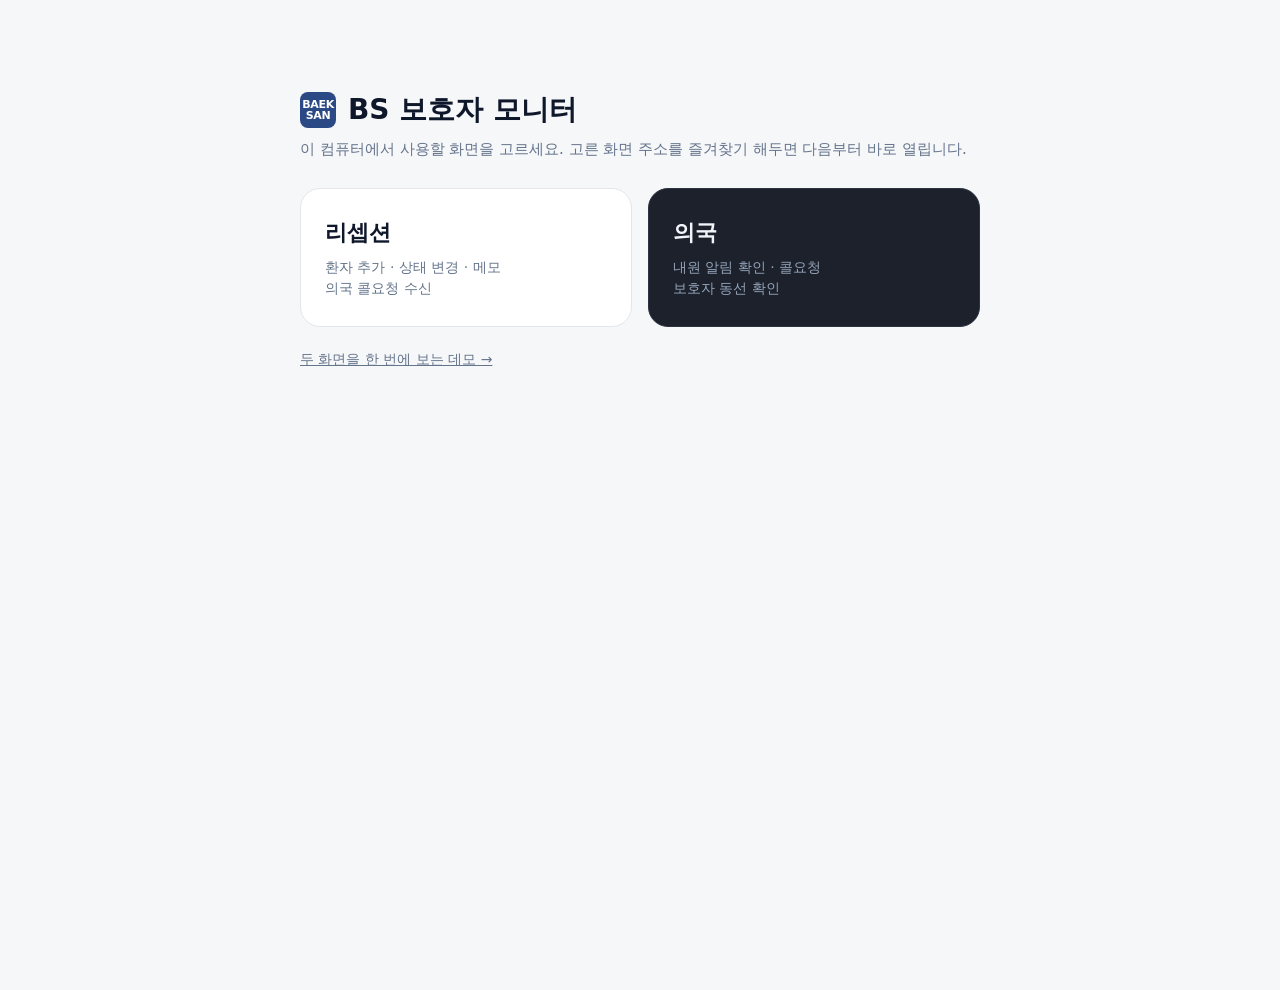
==== index.html @ 350d933f "BS 보호자 모니터 v1: 리셉션/의국 화면, 내원 확인·콜요청 알림 Co-Authored-By: Claude Opus 5.5 <noreply@anthropic.com> Claud" ====
<!DOCTYPE html>
<html lang="ko">
<head>
<meta charset="utf-8">
<meta name="viewport" content="width=device-width, initial-scale=1">
<title>BS 보호자 모니터</title>
<link rel="stylesheet" href="style.css">
<style>
  .pick { max-width: 720px; margin: 10vh auto 0; padding: 0 20px; }
  .pick h1 { display: flex; align-items: center; gap: 12px; font-size: 28px; margin: 0 0 8px; }
  .opts { display: grid; grid-template-columns: 1fr 1fr; gap: 16px; margin-top: 28px; }
  .opt { display: block; text-decoration: none; border-radius: 20px; padding: 28px 24px; border: 1px solid var(--line); }
  .opt .t { font-size: 22px; font-weight: 900; }
  .opt .d { font-size: 14px; margin-top: 8px; }
  .opt.r { background: #fff; color: #0f172a; }
  .opt.r .d { color: #64748b; }
  .opt.i { background: #1c212c; color: #f1f5f9; border-color: #2c3342; }
  .opt.i .d { color: #94a3b8; }
  .opt:hover { outline: 3px solid var(--primary); }
  .demo { display: inline-block; margin-top: 22px; color: var(--muted); font-size: 14px; }
  @media (max-width: 600px) { .opts { grid-template-columns: 1fr; } }
</style>
</head>
<body class="light">
<div class="pick">
  <h1><span class="logo">BAEK<br>SAN</span>BS 보호자 모니터</h1>
  <div class="muted">이 컴퓨터에서 사용할 화면을 고르세요. 고른 화면 주소를 즐겨찾기 해두면 다음부터 바로 열립니다.</div>
  <div class="opts">
    <a class="opt r" href="reception.html"><div class="t">리셉션</div><div class="d">환자 추가 · 상태 변경 · 메모<br>의국 콜요청 수신</div></a>
    <a class="opt i" href="internal.html"><div class="t">의국</div><div class="d">내원 알림 확인 · 콜요청<br>보호자 동선 확인</div></a>
  </div>
  <a class="demo" href="demo.html">두 화면을 한 번에 보는 데모 →</a>
</div>
</body>
</html>
---- style.css ----
/* BS 보호자 모니터 — 공통 스타일 (body.light = 리셉션, body.dark = 의국) */
* { box-sizing: border-box; }
html, body { margin: 0; }
body {
  font-family: "Pretendard", "Apple SD Gothic Neo", "Malgun Gothic", "Noto Sans KR", system-ui, sans-serif;
  font-size: 15px; line-height: 1.45; -webkit-font-smoothing: antialiased;
  min-height: 100vh;
}
button { font: inherit; cursor: pointer; }
input { font: inherit; }

body.light { --bg: #f6f7f9; --card: #ffffff; --line: #e3e6eb; --text: #0f172a; --muted: #64748b; --btn: #f1f4f8; --btn-line: #d5dbe3; --primary: #3b5f9e; --sel: #3b5f9e; }
body.dark  { --bg: #151922; --card: #1c212c; --line: #2c3342; --text: #f1f5f9; --muted: #94a3b8; --btn: #262d3a; --btn-line: #3a4355; --primary: #5b8def; --sel: #5b8def; }
body { background: var(--bg); color: var(--text); }

.wrap { max-width: 1100px; margin: 0 auto; padding: 18px 20px 90px; }
.card { background: var(--card); border: 1px solid var(--line); border-radius: 16px; padding: 18px; margin-bottom: 16px; }
.muted { color: var(--muted); }
.small { font-size: 13px; }

/* 헤더 */
.top { display: flex; align-items: center; gap: 12px; flex-wrap: wrap; margin-bottom: 16px; }
.top h1 { font-size: 26px; margin: 0; letter-spacing: -0.5px; display: flex; align-items: center; gap: 10px; white-space: nowrap; }
.logo { width: 36px; height: 36px; border-radius: 8px; background: #2b4a85; color: #fff; display: grid; place-items: center; font-size: 11px; font-weight: 800; line-height: 1; text-align: center; letter-spacing: -0.3px; flex: none; }
.top .sp { flex: 1; }
.icon-btn { height: 38px; min-width: 38px; padding: 0 12px; border-radius: 10px; border: 1px solid var(--btn-line); background: var(--btn); color: var(--text); font-size: 14px; display: inline-flex; align-items: center; gap: 6px; white-space: nowrap; }
.icon-btn.off { opacity: .55; }

/* 버튼 */
.btn { padding: 11px 18px; border-radius: 12px; border: 1px solid var(--btn-line); background: var(--btn); color: var(--text); font-weight: 700; white-space: nowrap; transition: transform .05s, background .15s; }
.btn:active { transform: scale(.97); }
.btn:disabled { opacity: .4; cursor: not-allowed; }
.btn.primary { background: var(--primary); border-color: var(--primary); color: #fff; }
.btn.dark { background: #1e293b; border-color: #1e293b; color: #fff; }
.btn.warn { background: #f59e0b; border-color: #f59e0b; color: #1f1300; }
.btn.danger { background: #dc2626; border-color: #dc2626; color: #fff; }
.btn.ok { background: #16a34a; border-color: #16a34a; color: #fff; }

/* 배지 */
.badge { display: inline-block; padding: 4px 12px; border-radius: 999px; font-weight: 800; font-size: 14px; white-space: nowrap; }

/* 연결 상태 */
.foot { position: fixed; left: 12px; bottom: 12px; display: flex; gap: 8px; z-index: 40; }
.pill { padding: 7px 14px; border-radius: 999px; font-weight: 700; font-size: 13px; color: #fff; background: #16a34a; border: 0; }
.pill.bad { background: #dc2626; }
.pill.demo { background: #f59e0b; color: #1f1300; }
.pill.dark { background: #1e293b; }

/* 토스트 */
#toasts { position: fixed; right: 16px; bottom: 16px; display: flex; flex-direction: column; gap: 8px; z-index: 60; max-width: 360px; }
.toast { background: #0f172a; color: #fff; padding: 11px 14px; border-radius: 12px; box-shadow: 0 6px 24px rgba(0,0,0,.25); display: flex; align-items: center; gap: 12px; font-size: 14px; animation: tin .2s ease-out; }
.toast button { background: #fff; color: #0f172a; border: 0; border-radius: 8px; padding: 5px 10px; font-weight: 800; }
@keyframes tin { from { transform: translateY(8px); opacity: 0; } }

/* 첫 클릭 안내 / 로그인 */
.gate { position: fixed; inset: 0; background: rgba(10,14,22,.72); display: grid; place-items: center; z-index: 100; cursor: pointer; backdrop-filter: blur(2px); }
.gate-box { background: #fff; color: #0f172a; border-radius: 20px; padding: 30px 36px; text-align: center; max-width: 380px; box-shadow: 0 20px 60px rgba(0,0,0,.35); }
.gate-ico { font-size: 40px; }
.gate-t { font-size: 20px; font-weight: 800; margin-top: 6px; }
.gate-s { color: #64748b; font-size: 13px; margin-top: 6px; }

@keyframes pulse { 0%,100% { box-shadow: 0 0 0 0 rgba(220,38,38,.55); } 50% { box-shadow: 0 0 0 6px rgba(220,38,38,0); } }
@keyframes pulseA { 0%,100% { box-shadow: 0 0 0 0 rgba(245,158,11,.6); } 50% { box-shadow: 0 0 0 6px rgba(245,158,11,0); } }
@keyframes blink { 50% { opacity: .45; } }
[hidden] { display: none !important; }
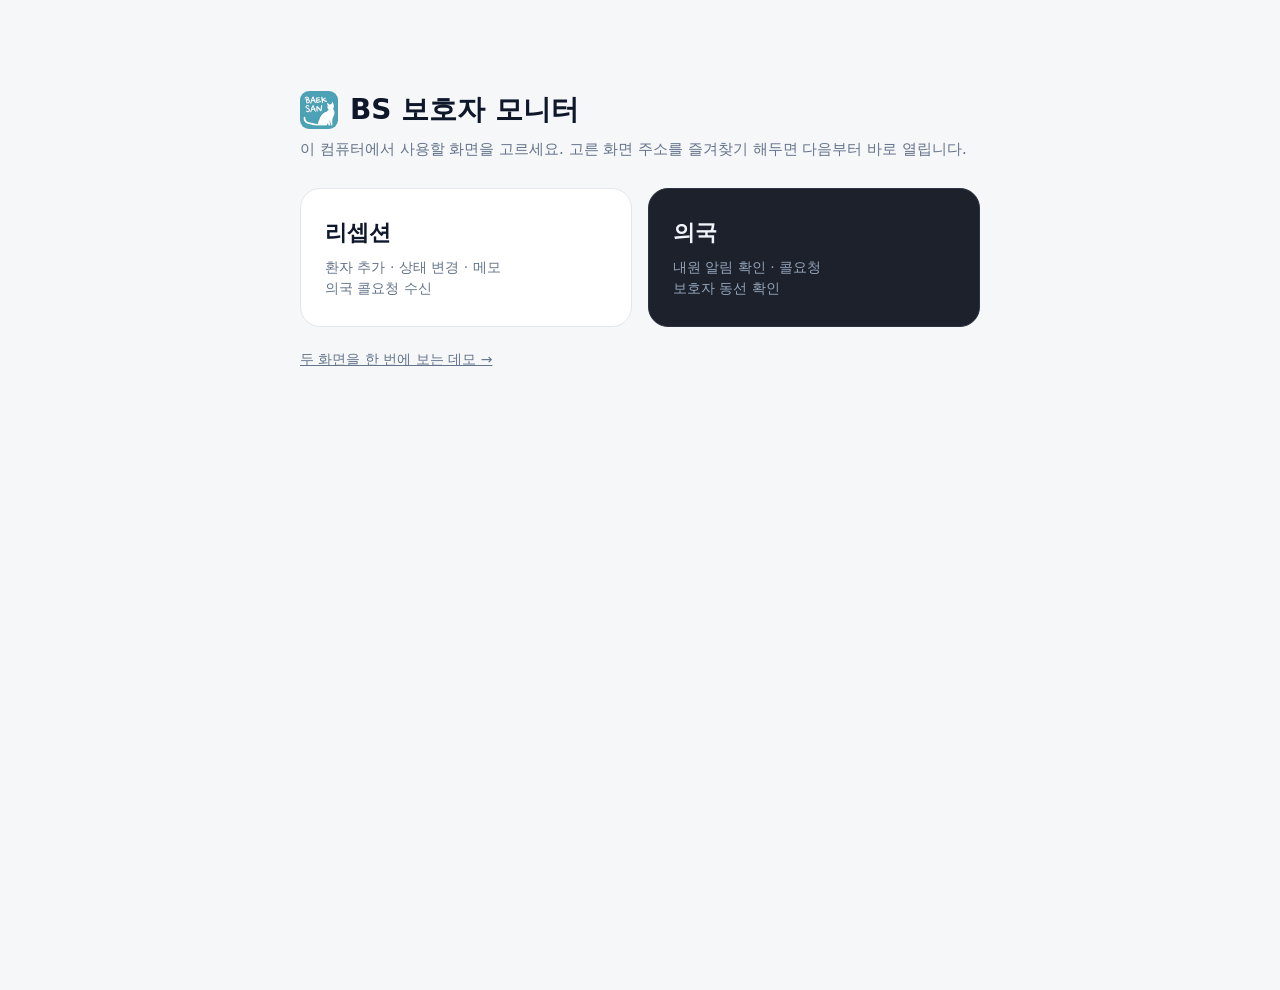
==== commit 371e5b1e: "앱 설치 지원: 리셉션/의국 앱 설정(manifest), 백산 로고 아이콘·파비콘 Co-Authored-By: Claude Opus 5.5 <noreply@anthropic.com" ====
--- a/index.html
+++ b/index.html
@@ -3,6 +3,8 @@
 <head>
 <meta charset="utf-8">
 <meta name="viewport" content="width=device-width, initial-scale=1">
+<link rel="icon" type="image/png" sizes="32x32" href="/icons/icon-32.png">
+<link rel="apple-touch-icon" href="/icons/icon-180.png">
 <title>BS 보호자 모니터</title>
 <link rel="stylesheet" href="style.css">
 <style>
@@ -23,7 +25,7 @@
 </head>
 <body class="light">
 <div class="pick">
-  <h1><span class="logo">BAEK<br>SAN</span>BS 보호자 모니터</h1>
+  <h1><img class="logo" src="/icons/icon-64.png" alt="BAEKSAN">BS 보호자 모니터</h1>
   <div class="muted">이 컴퓨터에서 사용할 화면을 고르세요. 고른 화면 주소를 즐겨찾기 해두면 다음부터 바로 열립니다.</div>
   <div class="opts">
     <a class="opt r" href="reception.html"><div class="t">리셉션</div><div class="d">환자 추가 · 상태 변경 · 메모<br>의국 콜요청 수신</div></a>
--- a/style.css
+++ b/style.css
@@ -21,7 +21,7 @@
 /* 헤더 */
 .top { display: flex; align-items: center; gap: 12px; flex-wrap: wrap; margin-bottom: 16px; }
 .top h1 { font-size: 26px; margin: 0; letter-spacing: -0.5px; display: flex; align-items: center; gap: 10px; white-space: nowrap; }
-.logo { width: 36px; height: 36px; border-radius: 8px; background: #2b4a85; color: #fff; display: grid; place-items: center; font-size: 11px; font-weight: 800; line-height: 1; text-align: center; letter-spacing: -0.3px; flex: none; }
+.logo { width: 38px; height: 38px; border-radius: 9px; flex: none; display: block; }
 .top .sp { flex: 1; }
 .icon-btn { height: 38px; min-width: 38px; padding: 0 12px; border-radius: 10px; border: 1px solid var(--btn-line); background: var(--btn); color: var(--text); font-size: 14px; display: inline-flex; align-items: center; gap: 6px; white-space: nowrap; }
 .icon-btn.off { opacity: .55; }
